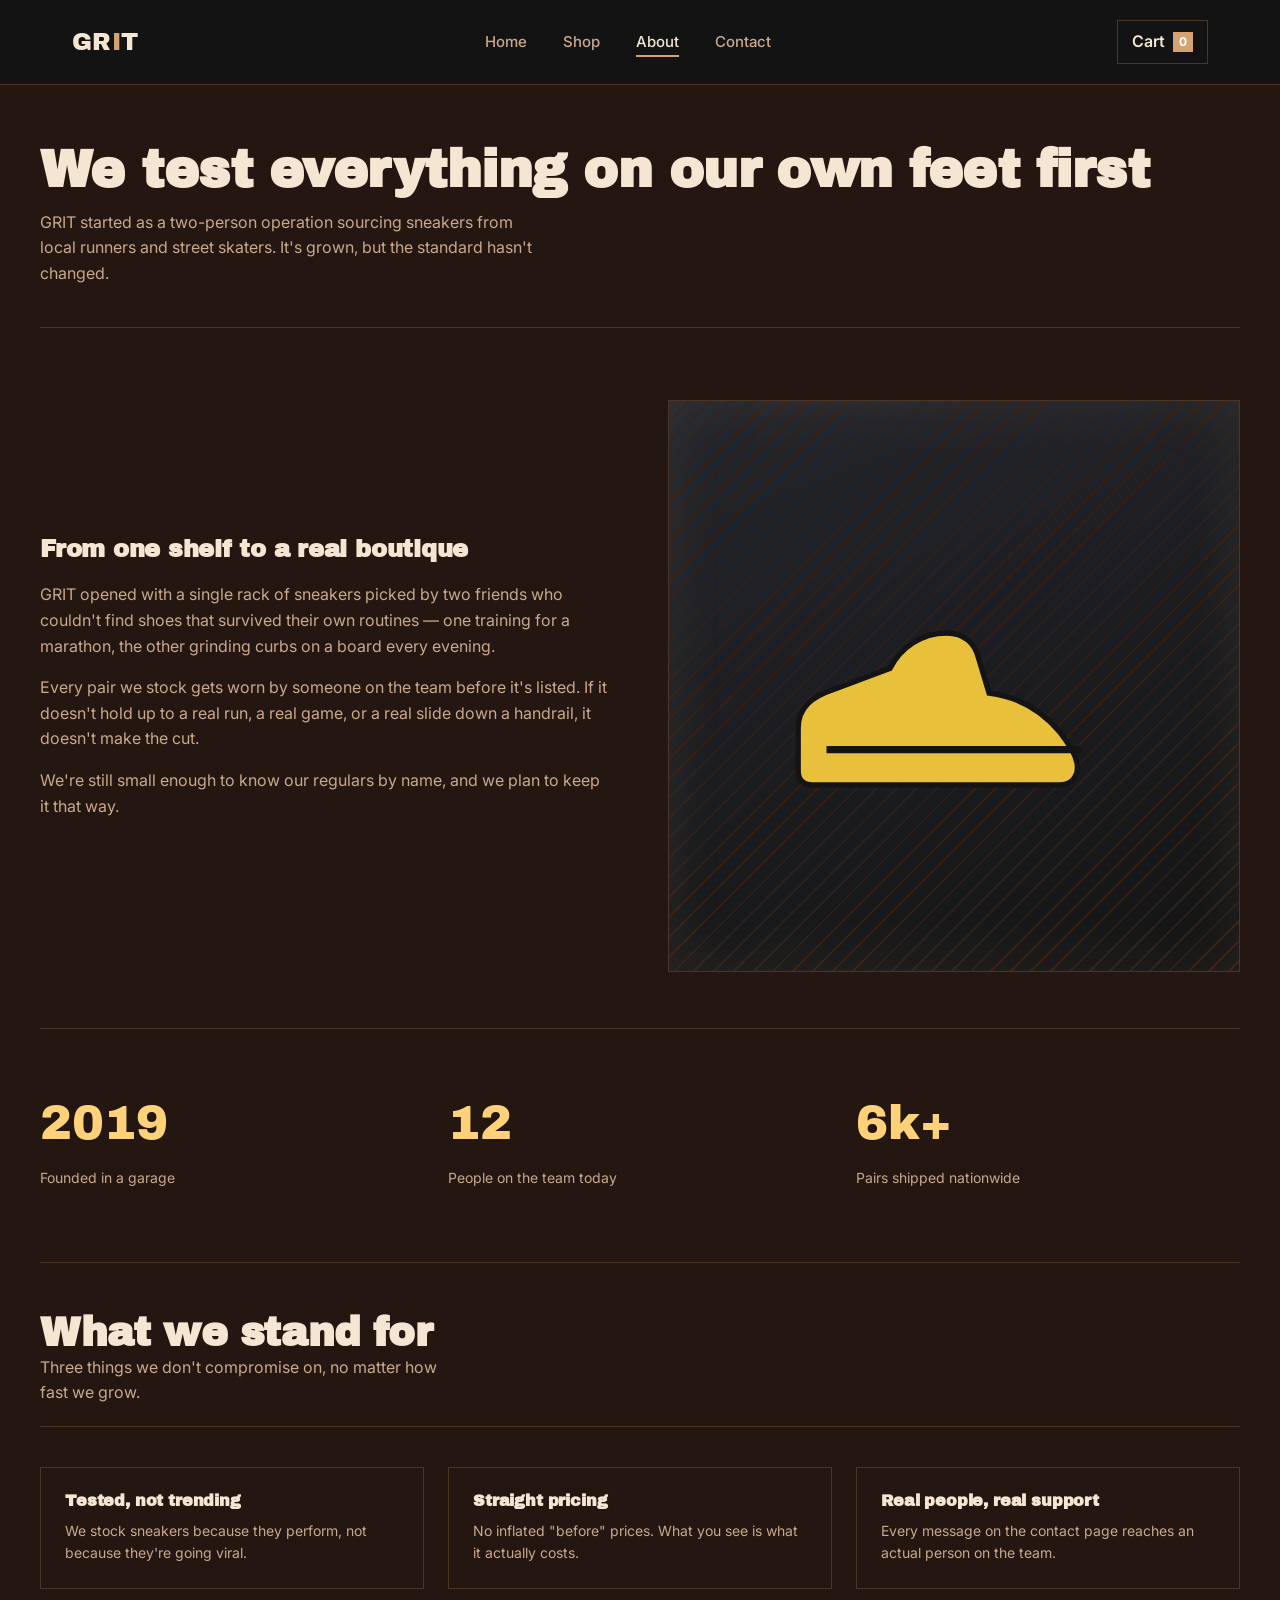
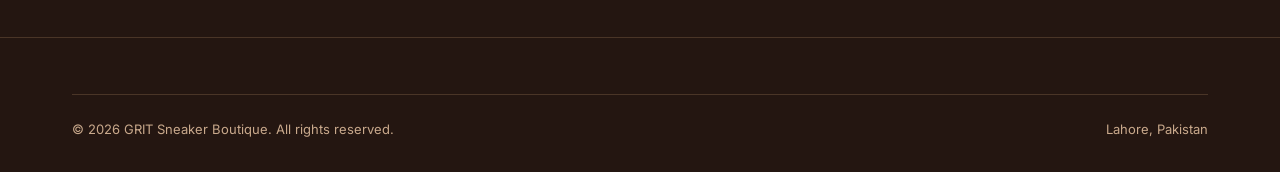
==== about.html @ 8d16a328 "Changing Color Theme" ====
<!DOCTYPE html>
<html lang="en">
<head>
<meta charset="UTF-8">
<meta name="viewport" content="width=device-width, initial-scale=1.0">
<title>About — GRIT</title>
<meta name="description" content="The story behind GRIT sneaker boutique, and what we stand for.">
<link rel="preconnect" href="https://fonts.googleapis.com">
<link href="https://fonts.googleapis.com/css2?family=Archivo+Black&family=Inter:wght@400;500;600;700&display=swap" rel="stylesheet">
<link rel="stylesheet" href="css/style.css">
</head>
<body data-page="about">

<header class="site-header">
  <nav class="nav">
    <a href="index.html" class="logo">GR<span>I</span>T</a>
    <ul class="nav-links">
      <li><a href="index.html" data-page="home">Home</a></li>
      <li><a href="shop.html" data-page="shop">Shop</a></li>
      <li><a href="about.html" data-page="about">About</a></li>
      <li><a href="contact.html" data-page="contact">Contact</a></li>
    </ul>
    <div class="nav-right">
      <a href="cart.html" class="cart-link">Cart <span class="cart-count">0</span></a>
      <button class="hamburger" aria-label="Toggle menu">
        <span></span><span></span><span></span>
      </button>
    </div>
  </nav>
</header>

<main>
  <div class="page-header container">
    <h1>We test everything on our own feet first</h1>
    <p>GRIT started as a two-person operation sourcing sneakers from local runners and street skaters. It's grown, but the standard hasn't changed.</p>
  </div>

  <section class="container section">
    <div class="about-grid">
      <div>
        <h2 style="margin-bottom:20px;">From one shelf to a real boutique</h2>
        <p>GRIT opened with a single rack of sneakers picked by two friends who couldn't find shoes that survived their own routines — one training for a marathon, the other grinding curbs on a board every evening.</p>
        <p>Every pair we stock gets worn by someone on the team before it's listed. If it doesn't hold up to a real run, a real game, or a real slide down a handrail, it doesn't make the cut.</p>
        <p>We're still small enough to know our regulars by name, and we plan to keep it that way.</p>
      </div>
      <div class="hero-visual">
        <svg viewBox="0 0 100 60" fill="none" xmlns="http://www.w3.org/2000/svg">
          <path d="M6 42c0-6 4-9 10-11l16-6c3-6 9-10 16-10 5 0 8 3 9 7l3 10c8 1 15 5 20 11 3 4 5 7 5 10 0 3-2 5-5 5H10c-3 0-4-2-4-4v-12z" fill="#ffd23f" opacity="0.9"/>
          <path d="M6 42c0-6 4-9 10-11l16-6c3-6 9-10 16-10 5 0 8 3 9 7l3 10c8 1 15 5 20 11 3 4 5 7 5 10 0 3-2 5-5 5H10c-3 0-4-2-4-4v-12z" stroke="#141414" stroke-width="1.5"/>
          <path d="M14 48h72" stroke="#141414" stroke-width="2"/>
        </svg>
      </div>
    </div>

    <div class="stats-row">
      <div>
        <div class="stat-num">2019</div>
        <div class="stat-label">Founded in a garage</div>
      </div>
      <div>
        <div class="stat-num">12</div>
        <div class="stat-label">People on the team today</div>
      </div>
      <div>
        <div class="stat-num">6k+</div>
        <div class="stat-label">Pairs shipped nationwide</div>
      </div>
    </div>
  </section>

  <section class="container section-tight" style="border-top:1px solid var(--line);">
    <div class="section-head">
      <div>
        <h2>What we stand for</h2>
        <p>Three things we don't compromise on, no matter how fast we grow.</p>
      </div>
    </div>
    <div class="values-grid">
      <div class="value-card">
        <h4>Tested, not trending</h4>
        <p>We stock sneakers because they perform, not because they're going viral.</p>
      </div>
      <div class="value-card">
        <h4>Straight pricing</h4>
        <p>No inflated "before" prices. What you see is what it actually costs.</p>
      </div>
      <div class="value-card">
        <h4>Real people, real support</h4>
        <p>Every message on the contact page reaches an actual person on the team.</p>
      </div>
    </div>
  </section>
</main>

<footer class="site-footer">
  <div class="container">
    <div class="footer-bottom">
      <span>© 2026 GRIT Sneaker Boutique. All rights reserved.</span>
      <span>Lahore, Pakistan</span>
    </div>
  </div>
</footer>

<button id="backToTop" class="back-to-top" aria-label="Back to top">↑</button>

<script src="js/script.js"></script>
</body>
</html>
---- css/style.css ----
/* =========================================================
   GRIT — Sneaker Resale & Boutique
   Design tokens
   ========================================================= */
:root {
  --bg: #241611;
  --bg-alt: #2f1f17;
  --bg-card: #2b1c15;
  --text: #f5e6d3;
  --text-dim: #c9a98c;
  --accent: #d4a373;
  --accent-2: #ffd27a;
  --line: #4a3527;
  --line-soft: #3a291f;
  --danger: #ff6b5a;
  --success: #8bc34a;

  --font-display: 'Archivo Black', 'Arial Black', sans-serif;
  --font-body: 'Inter', -apple-system, BlinkMacSystemFont, 'Segoe UI', sans-serif;

  --max-width: 1200px;
  --gap: 24px;
}
* { box-sizing: border-box; margin: 0; padding: 0; }

html { scroll-behavior: smooth; }

body {
  background: var(--bg);
  color: var(--text);
  font-family: var(--font-body);
  font-size: 16px;
  line-height: 1.6;
  min-height: 100vh;
  display: flex;
  flex-direction: column;
}

img { max-width: 100%; display: block; }

a { color: inherit; text-decoration: none; }

ul { list-style: none; }

h1, h2, h3, h4 {
  font-family: var(--font-display);
  line-height: 1.1;
  letter-spacing: -0.01em;
}

.container {
  max-width: var(--max-width);
  margin: 0 auto;
  padding: 0 32px;
}

@media (max-width: 640px) {
  .container { padding: 0 20px; }
}

/* =========================================================
   Header / Nav
   ========================================================= */
.site-header {
  position: sticky;
  top: 0;
  z-index: 100;
  background: rgba(20, 20, 20, 0.92);
  backdrop-filter: blur(8px);
  border-bottom: 1px solid var(--line);
}

.nav {
  display: flex;
  align-items: center;
  justify-content: space-between;
  padding: 20px 32px;
  max-width: var(--max-width);
  margin: 0 auto;
}

.logo {
  font-family: var(--font-display);
  font-size: 24px;
  letter-spacing: 0.02em;
}

.logo span { color: var(--accent); }

.nav-links {
  display: flex;
  gap: 36px;
  font-size: 15px;
  font-weight: 500;
}

.nav-links a {
  position: relative;
  padding: 4px 0;
  color: var(--text-dim);
  transition: color 0.15s ease;
}

.nav-links a:hover,
.nav-links a.active {
  color: var(--text);
}

.nav-links a.active::after {
  content: '';
  position: absolute;
  left: 0;
  bottom: -2px;
  width: 100%;
  height: 2px;
  background: var(--accent);
}

.nav-right {
  display: flex;
  align-items: center;
  gap: 24px;
}

.cart-link {
  display: flex;
  align-items: center;
  gap: 8px;
  font-weight: 600;
  border: 1px solid var(--line);
  padding: 8px 14px;
}

.cart-count {
  background: var(--accent);
  color: #fff;
  font-size: 12px;
  font-weight: 700;
  min-width: 20px;
  height: 20px;
  display: inline-flex;
  align-items: center;
  justify-content: center;
  padding: 0 5px;
}

.hamburger {
  display: none;
  flex-direction: column;
  gap: 5px;
  background: none;
  border: none;
  cursor: pointer;
  padding: 6px;
}

.hamburger span {
  width: 24px;
  height: 2px;
  background: var(--text);
  transition: transform 0.2s ease, opacity 0.2s ease;
}

.hamburger.open span:nth-child(1) { transform: translateY(7px) rotate(45deg); }
.hamburger.open span:nth-child(2) { opacity: 0; }
.hamburger.open span:nth-child(3) { transform: translateY(-7px) rotate(-45deg); }

@media (max-width: 860px) {
  .hamburger { display: flex; }

  .nav-links {
    position: fixed;
    top: 73px;
    left: 0;
    right: 0;
    background: var(--bg);
    border-bottom: 1px solid var(--line);
    flex-direction: column;
    gap: 0;
    max-height: 0;
    overflow: hidden;
    transition: max-height 0.25s ease;
  }

  .nav-links.open { max-height: 320px; }

  .nav-links a {
    padding: 16px 32px;
    width: 100%;
    border-bottom: 1px solid var(--line-soft);
  }
}

/* =========================================================
   Buttons
   ========================================================= */
.btn {
  display: inline-block;
  font-family: var(--font-body);
  font-weight: 700;
  font-size: 15px;
  padding: 14px 28px;
  border: 1px solid var(--text);
  background: transparent;
  color: var(--text);
  cursor: pointer;
  transition: background 0.15s ease, color 0.15s ease, border-color 0.15s ease;
}

.btn:hover { background: var(--text); color: var(--bg); }

.btn-primary {
  background: var(--accent);
  border-color: var(--accent);
  color: #fff;
}

.btn-primary:hover {
  background: transparent;
  color: var(--accent);
}

.btn-small { padding: 8px 16px; font-size: 13px; }
.btn-full { width: 100%; text-align: center; }

/* =========================================================
   Hero (home page)
   ========================================================= */
.hero {
  display: grid;
  grid-template-columns: 1.1fr 0.9fr;
  gap: var(--gap);
  align-items: center;
  padding: 72px 0 88px;
  border-bottom: 1px solid var(--line);
}

.hero-eyebrow {
  color: var(--accent-2);
  font-weight: 700;
  font-size: 14px;
  margin-bottom: 18px;
}

.hero h1 {
  font-size: clamp(42px, 6vw, 76px);
  margin-bottom: 24px;
}

.hero p {
  color: var(--text-dim);
  font-size: 18px;
  max-width: 42ch;
  margin-bottom: 32px;
}

.hero-actions { display: flex; gap: 16px; }

.hero-visual {
  aspect-ratio: 1 / 1;
  background:
    repeating-linear-gradient(135deg, var(--bg-alt) 0 2px, transparent 2px 14px),
    linear-gradient(160deg, #23262f, #141414);
  border: 1px solid var(--line);
  display: flex;
  align-items: center;
  justify-content: center;
  position: relative;
  overflow: hidden;
}

.hero-visual svg { width: 62%; }

@media (max-width: 860px) {
  .hero { grid-template-columns: 1fr; padding: 48px 0 56px; }
  .hero-visual { order: -1; aspect-ratio: 16 / 10; }
}

/* =========================================================
   Section headings
   ========================================================= */
.section { padding: 72px 0; }
.section-tight { padding: 48px 0; }

.section-head {
  display: flex;
  justify-content: space-between;
  align-items: flex-end;
  margin-bottom: 40px;
  border-bottom: 1px solid var(--line);
  padding-bottom: 20px;
}

.section-head h2 { font-size: clamp(28px, 4vw, 40px); }
.section-head p { color: var(--text-dim); max-width: 40ch; }

/* =========================================================
   Product grid / cards
   ========================================================= */
.product-grid {
  display: grid;
  grid-template-columns: repeat(auto-fill, minmax(240px, 1fr));
  gap: var(--gap);
}

.product-card {
  border: 1px solid var(--line);
  background: var(--bg-card);
  display: flex;
  flex-direction: column;
}

.product-media {
  aspect-ratio: 1 / 1;
  overflow: hidden;
  border-bottom: 1px solid var(--line);
  position: relative;
}

.product-media .swatch {
  width: 100%;
  height: 100%;
  display: flex;
  align-items: center;
  justify-content: center;
  transition: transform 0.4s ease;
}

.product-card:hover .swatch { transform: scale(1.08); }

.product-media svg { width: 55%; }

.product-tag {
  position: absolute;
  top: 10px;
  left: 10px;
  background: var(--accent-2);
  color: #141414;
  font-size: 11px;
  font-weight: 700;
  padding: 4px 8px;
  text-transform: uppercase;
  letter-spacing: 0.04em;
}

.product-info { padding: 18px; display: flex; flex-direction: column; gap: 10px; flex: 1; }

.product-category {
  color: var(--text-dim);
  font-size: 12px;
  text-transform: uppercase;
  letter-spacing: 0.06em;
}

.product-name { font-size: 17px; font-family: var(--font-body); font-weight: 700; }

.product-price { font-size: 16px; color: var(--accent-2); font-weight: 700; }

.product-actions {
  margin-top: auto;
  display: flex;
  align-items: center;
  gap: 10px;
}

.qty-stepper {
  display: flex;
  align-items: center;
  border: 1px solid var(--line);
}

.qty-stepper button {
  background: none;
  border: none;
  color: var(--text);
  width: 30px;
  height: 34px;
  cursor: pointer;
  font-size: 16px;
}

.qty-stepper button:hover { background: var(--line-soft); }

.qty-stepper .qty-value {
  width: 28px;
  text-align: center;
  font-weight: 700;
  font-size: 14px;
}

.add-to-cart-btn {
  flex: 1;
  background: var(--text);
  color: var(--bg);
  border: none;
  padding: 9px 10px;
  font-weight: 700;
  font-size: 13px;
  cursor: pointer;
  transition: background 0.15s ease;
}

.add-to-cart-btn:hover { background: var(--accent); color: #fff; }

.add-to-cart-btn.added { background: var(--success); color: #0f2f1d; }

/* Filter bar */
.filter-bar {
  display: flex;
  flex-wrap: wrap;
  gap: 12px;
  align-items: center;
  justify-content: space-between;
  margin-bottom: 32px;
  padding-bottom: 24px;
  border-bottom: 1px solid var(--line);
}

.filter-group { display: flex; flex-wrap: wrap; gap: 8px; }

.filter-chip {
  border: 1px solid var(--line);
  background: transparent;
  color: var(--text-dim);
  padding: 8px 16px;
  font-size: 13px;
  font-weight: 600;
  cursor: pointer;
  transition: all 0.15s ease;
}

.filter-chip:hover { border-color: var(--text); color: var(--text); }

.filter-chip.active {
  background: var(--accent);
  border-color: var(--accent);
  color: #fff;
}

.sort-select {
  background: var(--bg-alt);
  color: var(--text);
  border: 1px solid var(--line);
  padding: 9px 14px;
  font-size: 13px;
  font-weight: 600;
}

.no-results {
  text-align: center;
  color: var(--text-dim);
  padding: 60px 0;
  display: none;
}

.no-results.show { display: block; }

/* =========================================================
   Cart page
   ========================================================= */
.cart-layout {
  display: grid;
  grid-template-columns: 1fr 340px;
  gap: 40px;
  align-items: start;
}

@media (max-width: 860px) {
  .cart-layout { grid-template-columns: 1fr; }
}

.cart-item {
  display: grid;
  grid-template-columns: 90px 1fr auto auto;
  gap: 16px;
  align-items: center;
  padding: 18px 0;
  border-bottom: 1px solid var(--line);
}

.cart-item .swatch-sm {
  width: 90px;
  height: 90px;
  border: 1px solid var(--line);
  display: flex;
  align-items: center;
  justify-content: center;
}

.cart-item .swatch-sm svg { width: 60%; }

.cart-item-name { font-weight: 700; margin-bottom: 4px; }
.cart-item-cat { color: var(--text-dim); font-size: 13px; }

.remove-item {
  background: none;
  border: none;
  color: var(--danger);
  font-size: 13px;
  font-weight: 700;
  cursor: pointer;
  text-decoration: underline;
}

.cart-summary {
  border: 1px solid var(--line);
  padding: 28px;
  background: var(--bg-card);
  position: sticky;
  top: 100px;
}

.cart-summary h3 { margin-bottom: 20px; }

.summary-row {
  display: flex;
  justify-content: space-between;
  padding: 10px 0;
  color: var(--text-dim);
  font-size: 14px;
}

.summary-row.total {
  color: var(--text);
  font-weight: 700;
  font-size: 18px;
  border-top: 1px solid var(--line);
  margin-top: 10px;
  padding-top: 16px;
}

.empty-cart {
  text-align: center;
  padding: 80px 0;
  color: var(--text-dim);
}

.empty-cart h3 { color: var(--text); margin-bottom: 12px; font-size: 24px; }

/* =========================================================
   Forms
   ========================================================= */
.form-group { margin-bottom: 22px; }

.form-group label {
  display: block;
  font-size: 13px;
  font-weight: 700;
  text-transform: uppercase;
  letter-spacing: 0.04em;
  margin-bottom: 8px;
  color: var(--text-dim);
}

.form-group input,
.form-group textarea {
  width: 100%;
  background: var(--bg-alt);
  border: 1px solid var(--line);
  color: var(--text);
  padding: 13px 14px;
  font-family: var(--font-body);
  font-size: 15px;
}

.form-group input:focus,
.form-group textarea:focus {
  outline: none;
  border-color: var(--accent);
}

.form-group textarea { resize: vertical; min-height: 130px; }

.error-message {
  color: var(--danger);
  font-size: 13px;
  margin-top: 6px;
  display: none;
}

.form-group.error input,
.form-group.error textarea { border-color: var(--danger); }

.form-group.error .error-message { display: block; }

.form-success {
  display: none;
  background: rgba(74, 222, 128, 0.12);
  border: 1px solid var(--success);
  color: var(--success);
  padding: 16px 18px;
  font-weight: 600;
  margin-bottom: 24px;
}

.form-success.show { display: block; }

/* =========================================================
   About page
   ========================================================= */
.about-grid {
  display: grid;
  grid-template-columns: 1fr 1fr;
  gap: 56px;
  align-items: center;
}

@media (max-width: 860px) {
  .about-grid { grid-template-columns: 1fr; }
}

.about-grid p { color: var(--text-dim); margin-bottom: 16px; }

.stats-row {
  display: grid;
  grid-template-columns: repeat(3, 1fr);
  gap: var(--gap);
  margin-top: 56px;
  padding-top: 56px;
  border-top: 1px solid var(--line);
}

.stat-num {
  font-family: var(--font-display);
  font-size: clamp(32px, 4vw, 48px);
  color: var(--accent-2);
}

.stat-label { color: var(--text-dim); font-size: 14px; margin-top: 6px; }

.values-grid {
  display: grid;
  grid-template-columns: repeat(auto-fit, minmax(220px, 1fr));
  gap: var(--gap);
  margin-top: 20px;
}

.value-card {
  border: 1px solid var(--line);
  padding: 24px;
}

.value-card h4 { margin-bottom: 10px; }
.value-card p { color: var(--text-dim); font-size: 14px; }

/* =========================================================
   Contact page extras
   ========================================================= */
.contact-layout {
  display: grid;
  grid-template-columns: 1fr 1fr;
  gap: 56px;
}

@media (max-width: 860px) {
  .contact-layout { grid-template-columns: 1fr; }
}

.info-block { margin-bottom: 28px; }
.info-block h4 { font-size: 13px; text-transform: uppercase; letter-spacing: 0.05em; color: var(--text-dim); margin-bottom: 8px; }
.info-block p, .info-block a { font-size: 16px; }

.map-box {
  aspect-ratio: 16 / 10;
  border: 1px solid var(--line);
  background: repeating-linear-gradient(45deg, var(--bg-alt) 0 10px, var(--bg) 10px 20px);
  display: flex;
  align-items: center;
  justify-content: center;
  color: var(--text-dim);
  font-size: 14px;
  margin-top: 28px;
}

/* =========================================================
   Footer
   ========================================================= */
.site-footer {
  border-top: 1px solid var(--line);
  margin-top: auto;
  padding: 56px 0 32px;
}

.footer-grid {
  display: grid;
  grid-template-columns: 1.4fr 1fr 1fr 1fr;
  gap: var(--gap);
  margin-bottom: 40px;
}

@media (max-width: 640px) {
  .footer-grid { grid-template-columns: 1fr 1fr; }
}

.footer-grid h5 { font-size: 13px; text-transform: uppercase; letter-spacing: 0.05em; margin-bottom: 16px; color: var(--text-dim); }
.footer-grid ul li { margin-bottom: 10px; }
.footer-grid ul a { color: var(--text-dim); font-size: 14px; transition: color 0.15s ease; }
.footer-grid ul a:hover { color: var(--text); }

.footer-brand p { color: var(--text-dim); font-size: 14px; margin-top: 12px; max-width: 32ch; }

.footer-bottom {
  display: flex;
  justify-content: space-between;
  align-items: center;
  padding-top: 24px;
  border-top: 1px solid var(--line);
  color: var(--text-dim);
  font-size: 13px;
  flex-wrap: wrap;
  gap: 12px;
}

.social-links { display: flex; gap: 16px; }

/* Back to top */
.back-to-top {
  position: fixed;
  right: 24px;
  bottom: 24px;
  width: 44px;
  height: 44px;
  border: 1px solid var(--line);
  background: var(--bg-card);
  color: var(--text);
  display: flex;
  align-items: center;
  justify-content: center;
  cursor: pointer;
  opacity: 0;
  visibility: hidden;
  transform: translateY(10px);
  transition: all 0.2s ease;
  z-index: 90;
}

.back-to-top.show { opacity: 1; visibility: visible; transform: translateY(0); }

/* =========================================================
   Page header (about/contact/shop/cart)
   ========================================================= */
.page-header {
  padding: 56px 0 40px;
  border-bottom: 1px solid var(--line);
}

.page-header h1 { font-size: clamp(32px, 5vw, 52px); margin-bottom: 12px; }
.page-header p { color: var(--text-dim); max-width: 50ch; }

.hero-visual, .product-media .swatch {
  box-shadow: inset 0 0 60px rgba(255, 210, 122, 0.08);
}

.product-card:hover .product-media {
  box-shadow: 0 0 24px rgba(255, 210, 122, 0.15);
}
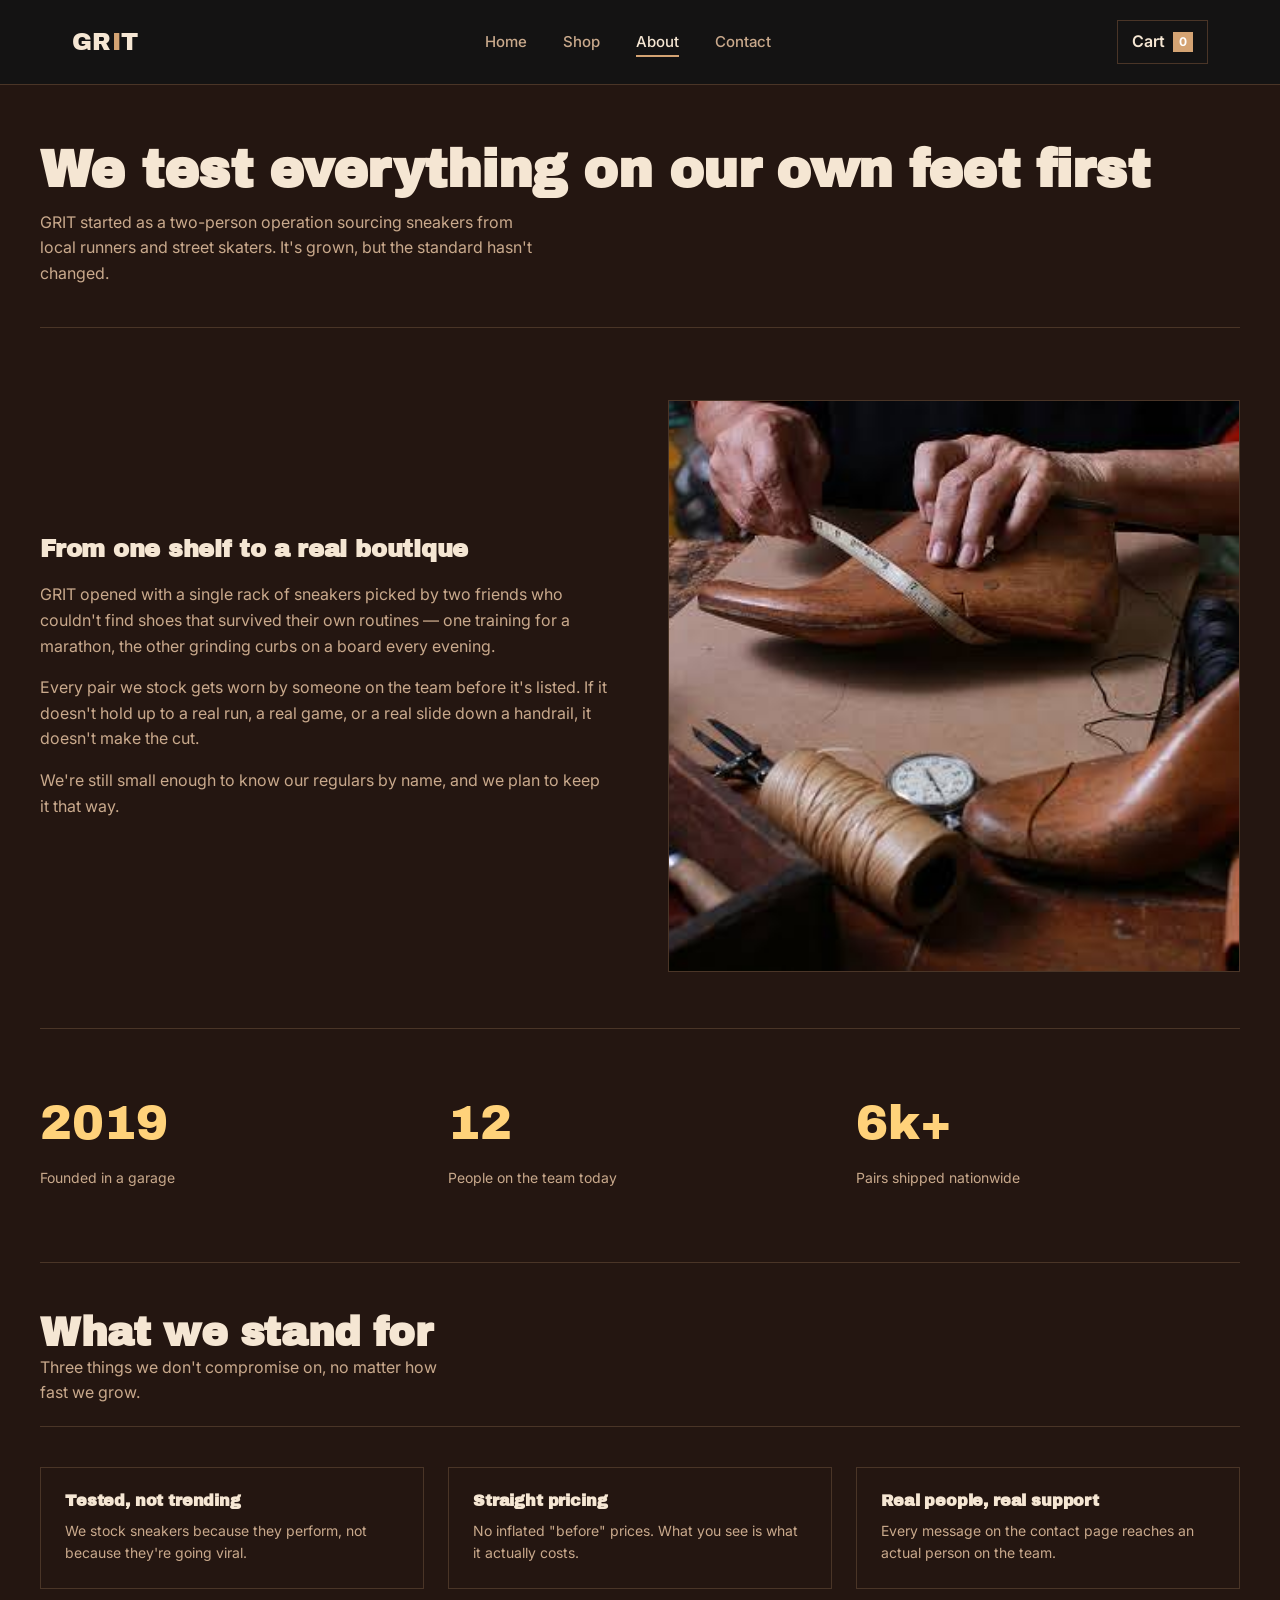
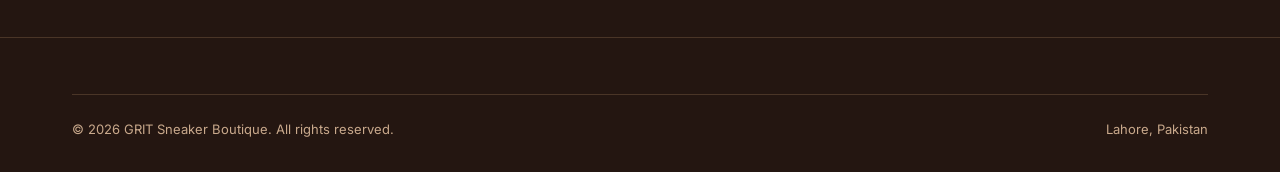
==== commit c9c614fe: "Adding pictures in pages" ====
--- a/about.html
+++ b/about.html
@@ -44,11 +44,7 @@
         <p>We're still small enough to know our regulars by name, and we plan to keep it that way.</p>
       </div>
       <div class="hero-visual">
-        <svg viewBox="0 0 100 60" fill="none" xmlns="http://www.w3.org/2000/svg">
-          <path d="M6 42c0-6 4-9 10-11l16-6c3-6 9-10 16-10 5 0 8 3 9 7l3 10c8 1 15 5 20 11 3 4 5 7 5 10 0 3-2 5-5 5H10c-3 0-4-2-4-4v-12z" fill="#ffd23f" opacity="0.9"/>
-          <path d="M6 42c0-6 4-9 10-11l16-6c3-6 9-10 16-10 5 0 8 3 9 7l3 10c8 1 15 5 20 11 3 4 5 7 5 10 0 3-2 5-5 5H10c-3 0-4-2-4-4v-12z" stroke="#141414" stroke-width="1.5"/>
-          <path d="M14 48h72" stroke="#141414" stroke-width="2"/>
-        </svg>
+        <img src="images/hero-about.jpg" alt="GRIT team member inspecting a sneaker in the workshop" style="width:100%;height:100%;object-fit:cover;">
       </div>
     </div>
 
--- a/css/style.css
+++ b/css/style.css
@@ -753,4 +753,10 @@
 
 .product-card:hover .product-media {
   box-shadow: 0 0 24px rgba(255, 210, 122, 0.15);
+}
+
+.product-media img {
+  width: 100%;
+  height: 100%;
+  object-fit: cover;
 }
